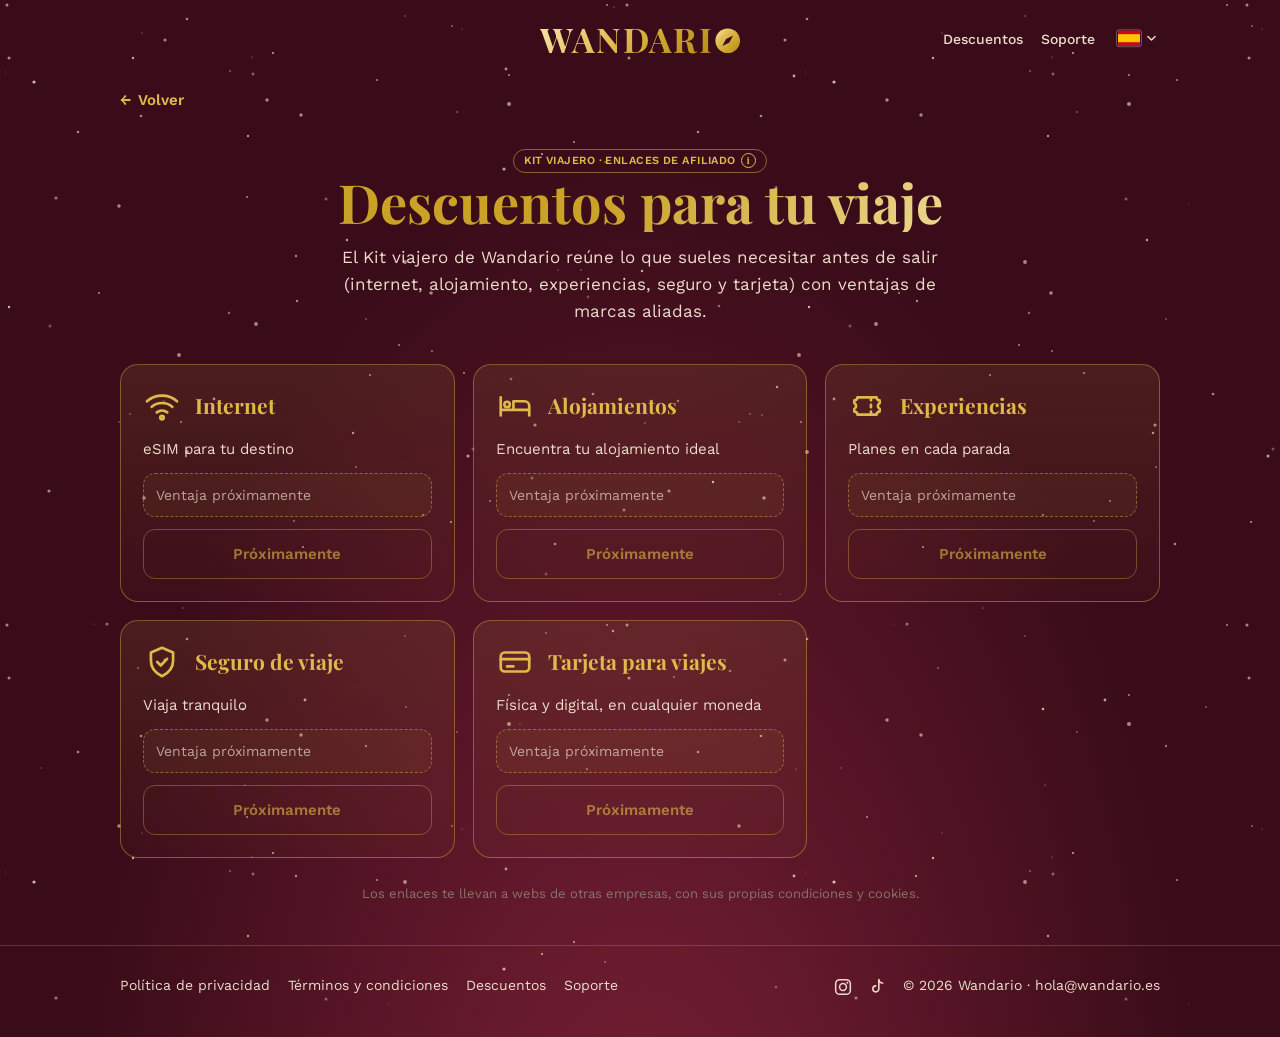
==== descuentos/index.html @ b7c6d2a2 "Web: marco del movil proporcional al tamano (fino y uniforme en movil y ordenador), sin linea blanca" ====
<!doctype html>
<html lang="es">
<head>
<meta charset="utf-8">
<meta name="viewport" content="width=device-width,initial-scale=1">
<title>Descuentos para tu viaje · Kit viajero · Wandario</title>
<meta name="description" content="Descuentos y ventajas de marcas aliadas para tu viaje: internet, alojamiento, experiencias, seguro de viaje y tarjeta para viajes. El Kit viajero de Wandario.">
<meta name="theme-color" content="#3a0c19">
<link rel="canonical" href="https://wandario.es/descuentos/">
<link rel="alternate" hreflang="es" href="https://wandario.es/descuentos/">
<link rel="alternate" hreflang="en" href="https://wandario.es/en/discounts/">
<link rel="alternate" hreflang="x-default" href="https://wandario.es/descuentos/">
<link rel="icon" href="/favicon.ico" sizes="any">
<link rel="icon" href="/favicon-32.png" type="image/png" sizes="32x32">
<link rel="icon" href="/favicon-48.png" type="image/png" sizes="48x48">
<link rel="icon" href="/favicon-96.png" type="image/png" sizes="96x96">
<link rel="apple-touch-icon" href="/apple-touch-icon.png">
<link rel="manifest" href="/site.webmanifest">
<meta property="og:type" content="website">
<meta property="og:locale" content="es_ES">
<meta property="og:title" content="Descuentos para tu viaje · Kit viajero · Wandario">
<meta property="og:description" content="Descuentos y ventajas de marcas aliadas para tu viaje: internet, alojamiento, experiencias, seguro de viaje y tarjeta para viajes. El Kit viajero de Wandario.">
<meta property="og:url" content="https://wandario.es/descuentos/">
<meta property="og:image" content="https://wandario.es/img/og-wandario.png?v=4">
<meta property="og:image:width" content="1200">
<meta property="og:image:height" content="630">
<meta name="twitter:card" content="summary_large_image">
<link rel="stylesheet" href="/css/style.css?v=11f3b00a">
<script>(function(){if('scrollRestoration' in history)history.scrollRestoration='manual';if(location.hash)return;var moved=false;['touchstart','wheel','keydown','mousedown'].forEach(function(e){addEventListener(e,function(){moved=true},{once:true,passive:true})});function top(){if(!moved)window.scrollTo(0,0)}top();addEventListener('load',function(){top();setTimeout(top,80);setTimeout(top,400);if(document.fonts&&document.fonts.ready)document.fonts.ready.then(top)});addEventListener('pageshow',top)})()</script>
<script>document.documentElement.className+=" js"</script>
</head>
<body class="stars">
<div class="twinkle" aria-hidden="true"></div>
<header class="top wrap">
  <a class="brand" href="/" aria-label="Wandario, inicio"><span class="word">WANDARI</span><span class="o" aria-hidden="true"><span class="face fa"><svg viewBox="0 0 62 62"><circle cx="31" cy="31" r="30" fill="url(#gdisc)"/><polygon points="44,18 26.9,26.9 18,44 35,35" fill="#3a0c19"/></svg></span><span class="face fb"><svg viewBox="0 0 62 62"><circle cx="31" cy="31" r="30" fill="url(#gdisc)"/><path transform="translate(31 31) scale(.95) translate(-31 -31)" d="M31 17l2.4 9.5 10.6 5.4v3l-10.6-2.4-.8 6.5 3.8 3v2.4L31 42.6l-4.4 1.8V42l3.8-3-.8-6.5L19 34.9v-3l10.6-5.4z" fill="#3a0c19"/></svg></span></span></a>
  <details class="mnav"><summary aria-label="Menú"><span></span><span></span><span></span></summary>
    <div class="mpanel"><a href="/descuentos/">Descuentos</a><a href="/soporte/">Soporte</a><a href="/privacidad/">Política de privacidad</a><a href="/terminos/">Términos y condiciones</a></div>
  </details>
  <nav>
    <a class="sup" href="/descuentos/">Descuentos</a>
    <a class="sup" href="/soporte/">Soporte</a>
    <details class="lang"><summary aria-label="Idioma / Language"><span class="flag"><svg viewBox="0 0 22 16" aria-hidden="true"><rect width="22" height="16" fill="#c60b1e"/><rect y="4" width="22" height="8" fill="#ffc400"/></svg></span><svg class="chev" viewBox="0 0 10 6" aria-hidden="true"><path d="M1 1l4 4 4-4" fill="none" stroke="currentColor" stroke-width="1.6" stroke-linecap="round" stroke-linejoin="round"/></svg></summary>
      <div class="menu">
        <a href="/descuentos/" hreflang="es" lang="es" aria-current="true"><span class="flag"><svg viewBox="0 0 22 16" aria-hidden="true"><rect width="22" height="16" fill="#c60b1e"/><rect y="4" width="22" height="8" fill="#ffc400"/></svg></span>Español<i class="tick">✓</i></a>
        <a href="/en/discounts/" hreflang="en" lang="en"><span class="flag"><svg viewBox="0 0 60 40" aria-hidden="true"><rect width="60" height="40" fill="#012169"/><path d="M0 0L60 40M60 0L0 40" stroke="#fff" stroke-width="8"/><path d="M0 0L60 40M60 0L0 40" stroke="#c8102e" stroke-width="3"/><path d="M30 0V40M0 20H60" stroke="#fff" stroke-width="13"/><path d="M30 0V40M0 20H60" stroke="#c8102e" stroke-width="8"/></svg></span>English</a>
      </div>
    </details>
  </nav>
</header>
<svg width="0" height="0" style="position:absolute" aria-hidden="true"><defs><linearGradient id="gdisc" x1="0" y1="0" x2="1" y2="1"><stop offset="0" stop-color="#f7e7b0"/><stop offset=".35" stop-color="#e2bb52"/><stop offset=".7" stop-color="#c9a227"/><stop offset="1" stop-color="#b48a1c"/></linearGradient></defs></svg>
<main>
  <div class="wrap">
    <a class="kit-back" href="/"><span aria-hidden="true">←</span> Volver</a>
    <div class="kit-hero">
      <details class="kit-ad kit-ad-top"><summary>Kit viajero · Enlaces de afiliado <i aria-hidden="true">i</i></summary><p>Contenido publicitario y de afiliación. Wandario recibe una comisión si contratas desde estos enlaces, sin coste extra para ti. Wandario no presta estos servicios: condiciones, precios y atención son los de cada marca.</p></details>
      <h1 class="gold shimmer">Descuentos para tu viaje</h1>
      <p>El Kit viajero de Wandario reúne lo que sueles necesitar antes de salir (internet, alojamiento, experiencias, seguro y tarjeta) con ventajas de marcas aliadas.</p>
    </div>
    <div class="kit-grid">
      <div class="kit-card reveal">
        <div class="kit-top"><svg class="ic" viewBox="0 0 24 24"><path d="M2.5 9a14.5 14.5 0 0119 0M5.5 12.5a10 10 0 0113 0M8.7 16a5.5 5.5 0 016.6 0"/><circle cx="12" cy="19.3" r="1.1"/></svg><div><h3>Internet</h3></div></div>
        <p class="kit-line">eSIM para tu destino</p>
        <div class="kit-perk">Ventaja próximamente</div>
        <span class="kit-btn off" aria-disabled="true">Próximamente</span>
      </div>
      <div class="kit-card reveal">
        <div class="kit-top"><svg class="ic" viewBox="0 0 24 24"><path d="M3 18V6.5M3 14.5h18V18M21 14.5V12a3 3 0 00-3-3h-7v5.5"/><circle cx="7" cy="11" r="1.7"/></svg><div><h3>Alojamientos</h3></div></div>
        <p class="kit-line">Encuentra tu alojamiento ideal</p>
        <div class="kit-perk">Ventaja próximamente</div>
        <span class="kit-btn off" aria-disabled="true">Próximamente</span>
      </div>
      <div class="kit-card reveal">
        <div class="kit-top"><svg class="ic" viewBox="0 0 24 24"><path d="M4 8.5a2 2 0 002-2h12a2 2 0 002 2v1.7a2 2 0 000 3.6v1.7a2 2 0 00-2 2H6a2 2 0 00-2-2v-1.7a2 2 0 000-3.6V8.5z"/><path d="M14.5 6.8v1.6M14.5 11.2v1.6M14.5 15.6v1.6"/></svg><div><h3>Experiencias</h3></div></div>
        <p class="kit-line">Planes en cada parada</p>
        <div class="kit-perk">Ventaja próximamente</div>
        <span class="kit-btn off" aria-disabled="true">Próximamente</span>
      </div>
      <div class="kit-card reveal">
        <div class="kit-top"><svg class="ic" viewBox="0 0 24 24"><path d="M12 3l7 3v5.2c0 4.4-3 7.8-7 9.8-4-2-7-5.4-7-9.8V6l7-3z"/><path d="M9 12l2.2 2.2L15.2 10"/></svg><div><h3>Seguro de viaje</h3></div></div>
        <p class="kit-line">Viaja tranquilo</p>
        <div class="kit-perk">Ventaja próximamente</div>
        <span class="kit-btn off" aria-disabled="true">Próximamente</span>
      </div>
      <div class="kit-card reveal">
        <div class="kit-top"><svg class="ic" viewBox="0 0 24 24"><rect x="3" y="6" width="18" height="12" rx="2.5"/><path d="M3 10.2h18M7 14.8h4"/></svg><div><h3>Tarjeta para viajes</h3></div></div>
        <p class="kit-line">Física y digital, en cualquier moneda</p>
        <div class="kit-perk">Ventaja próximamente</div>
        <span class="kit-btn off" aria-disabled="true">Próximamente</span>
      </div>
    </div>
    <p class="kit-note">Los enlaces te llevan a webs de otras empresas, con sus propias condiciones y cookies.</p>
  </div>
</main>
<footer>
  <div class="wrap row">
    <div><a href="/privacidad/">Política de privacidad</a><a href="/terminos/">Términos y condiciones</a><a href="/descuentos/">Descuentos</a><a href="/soporte/">Soporte</a></div>
    <div><span class="social"><a href="https://www.instagram.com/wandarioapp/" target="_blank" rel="noopener" aria-label="Instagram @wandarioapp"><svg viewBox="0 0 24 24" aria-hidden="true"><rect x="3.2" y="3.2" width="17.6" height="17.6" rx="5" fill="none" stroke="currentColor" stroke-width="1.8"/><circle cx="12" cy="12" r="4.1" fill="none" stroke="currentColor" stroke-width="1.8"/><circle cx="17.2" cy="6.8" r="1.2" fill="currentColor"/></svg></a><a href="https://www.tiktok.com/@wandarioapp" target="_blank" rel="noopener" aria-label="TikTok @wandarioapp"><svg viewBox="0 0 24 24" aria-hidden="true"><path d="M14.2 3v11.2a3.6 3.6 0 11-3.6-3.6M14.2 3c.3 2.4 1.9 4.1 4.5 4.3" fill="none" stroke="currentColor" stroke-width="1.9" stroke-linecap="round" stroke-linejoin="round"/></svg></a></span>© 2026 Wandario<span class="fe"> · <a href="mailto:hola@wandario.es" style="margin:0">hola@wandario.es</a></span></div>
  </div>
</footer>
<script>
(function(){var els=document.querySelectorAll('.reveal');if(!('IntersectionObserver' in window)){els.forEach(function(e){e.classList.add('in')});return}
els.forEach(function(e){var sib=Array.prototype.indexOf.call(e.parentNode.children,e);e.style.transitionDelay=((sib%3)*0.12)+'s'});
var io=new IntersectionObserver(function(en){en.forEach(function(x){if(x.isIntersecting){x.target.classList.add('in');io.unobserve(x.target)}})},{threshold:0.15});
els.forEach(function(e){io.observe(e)})})();
</script>
<script>document.addEventListener('click',function(e){document.querySelectorAll('details.lang[open],details.mnav[open]').forEach(function(d){if(!d.contains(e.target))d.removeAttribute('open')})});document.querySelectorAll('a.back').forEach(function(a){a.addEventListener('click',function(e){try{if(document.referrer&&new URL(document.referrer).origin===location.origin&&history.length>1){e.preventDefault();history.back()}}catch(x){}})})</script>
</body>
</html>
---- css/style.css ----
@font-face{font-family:'Playfair Display';src:url('/fonts/PlayfairDisplay-700.ttf') format('truetype');font-weight:700;font-display:swap}
@font-face{font-family:'Work Sans';src:url('/fonts/WorkSans-400.ttf') format('truetype');font-weight:400;font-display:swap}
@font-face{font-family:'Work Sans';src:url('/fonts/WorkSans-500.ttf') format('truetype');font-weight:500;font-display:swap}
@font-face{font-family:'Work Sans';src:url('/fonts/WorkSans-600.ttf') format('truetype');font-weight:600;font-display:swap}
:root{--night:#3a0c19;--burgundy:#6d1a2e;--gold:#e0b94a;--gold-deep:#c9a227;--cream:#f6efe2;--ink:#2a1512;--soft:#ecdccb;--muted:#8a7367}
*{box-sizing:border-box;margin:0;padding:0}
html{scroll-behavior:auto;overflow-anchor:none}
body{overflow-anchor:none}
body{font-family:'Work Sans',system-ui,sans-serif;color:var(--cream);background:var(--night);line-height:1.6;-webkit-font-smoothing:antialiased}
a{color:inherit}
.stars{background-color:var(--night);background-image:url("data:image/svg+xml,%3Csvg xmlns='http://www.w3.org/2000/svg' width='800' height='800'%3E<circle cx='520' cy='724' r='0.8' fill='%23fff3cf' opacity='0.31'/><circle cx='183' cy='608' r='0.7' fill='%23fff3cf' opacity='0.43'/><circle cx='642' cy='271' r='1.2' fill='%23fff3cf' opacity='0.71'/><circle cx='762' cy='415' r='0.8' fill='%23fff3cf' opacity='0.50'/><circle cx='356' cy='467' r='0.8' fill='%23fff3cf' opacity='0.70'/><circle cx='94' cy='624' r='0.5' fill='%23fff3cf' opacity='0.42'/><circle cx='353' cy='433' r='1.2' fill='%23fff3cf' opacity='0.61'/><circle cx='588' cy='297' r='1.4' fill='%23fff3cf' opacity='0.27'/><circle cx='50' cy='326' r='1.5' fill='%23fff3cf' opacity='0.30'/><circle cx='624' cy='510' r='1.4' fill='%23fff3cf' opacity='0.46'/><circle cx='613' cy='631' r='1.2' fill='%23fff3cf' opacity='0.62'/><circle cx='243' cy='709' r='1.3' fill='%23fff3cf' opacity='0.70'/><circle cx='511' cy='379' r='1.3' fill='%23fff3cf' opacity='0.40'/><circle cx='164' cy='401' r='0.7' fill='%23fff3cf' opacity='0.46'/><circle cx='406' cy='707' r='1.0' fill='%23fff3cf' opacity='0.35'/><circle cx='546' cy='574' r='1.5' fill='%23fff3cf' opacity='0.27'/><circle cx='574' cy='142' r='0.9' fill='%23fff3cf' opacity='0.70'/><circle cx='273' cy='53' r='1.0' fill='%23fff3cf' opacity='0.71'/><circle cx='462' cy='29' r='0.6' fill='%23fff3cf' opacity='0.42'/><circle cx='777' cy='387' r='1.2' fill='%23fff3cf' opacity='0.62'/><circle cx='377' cy='80' r='1.1' fill='%23fff3cf' opacity='0.50'/><circle cx='794' cy='76' r='1.4' fill='%23fff3cf' opacity='0.67'/><circle cx='506' cy='69' r='1.4' fill='%23fff3cf' opacity='0.59'/><circle cx='451' cy='522' r='1.0' fill='%23fff3cf' opacity='0.64'/><circle cx='473' cy='449' r='1.5' fill='%23fff3cf' opacity='0.30'/><circle cx='294' cy='521' r='1.1' fill='%23fff3cf' opacity='0.40'/><circle cx='229' cy='313' r='1.3' fill='%23fff3cf' opacity='0.39'/><circle cx='34' cy='82' r='1.6' fill='%23fff3cf' opacity='0.75'/><circle cx='674' cy='677' r='1.0' fill='%23fff3cf' opacity='0.45'/><circle cx='245' cy='785' r='0.6' fill='%23fff3cf' opacity='0.67'/><circle cx='9' cy='307' r='1.2' fill='%23fff3cf' opacity='0.76'/><circle cx='581' cy='270' r='0.7' fill='%23fff3cf' opacity='0.53'/><circle cx='230' cy='71' r='0.7' fill='%23fff3cf' opacity='0.75'/><circle cx='133' cy='58' r='1.2' fill='%23fff3cf' opacity='0.69'/><circle cx='546' cy='633' r='0.9' fill='%23fff3cf' opacity='0.47'/><circle cx='719' cy='306' r='1.2' fill='%23fff3cf' opacity='0.44'/><circle cx='138' cy='668' r='1.1' fill='%23fff3cf' opacity='0.35'/><circle cx='305' cy='700' r='1.4' fill='%23fff3cf' opacity='0.64'/><circle cx='645' cy='423' r='0.7' fill='%23fff3cf' opacity='0.65'/><circle cx='558' cy='270' r='0.6' fill='%23fff3cf' opacity='0.66'/><circle cx='389' cy='204' r='0.6' fill='%23fff3cf' opacity='0.29'/><circle cx='542' cy='154' r='1.1' fill='%23fff3cf' opacity='0.67'/><circle cx='326' cy='199' r='1.5' fill='%23fff3cf' opacity='0.35'/><circle cx='532' cy='478' r='1.5' fill='%23fff3cf' opacity='0.35'/><circle cx='142' cy='33' r='0.8' fill='%23fff3cf' opacity='0.30'/><circle cx='776' cy='187' r='1.3' fill='%23fff3cf' opacity='0.32'/><circle cx='468' cy='456' r='1.5' fill='%23fff3cf' opacity='0.64'/><circle cx='780' cy='594' r='0.5' fill='%23fff3cf' opacity='0.46'/><circle cx='41' cy='768' r='0.7' fill='%23fff3cf' opacity='0.39'/><circle cx='730' cy='671' r='1.3' fill='%23fff3cf' opacity='0.42'/><circle cx='587' cy='769' r='1.1' fill='%23fff3cf' opacity='0.41'/><circle cx='253' cy='74' r='1.5' fill='%23fff3cf' opacity='0.37'/><circle cx='252' cy='57' r='0.6' fill='%23fff3cf' opacity='0.60'/><circle cx='99' cy='293' r='1.1' fill='%23fff3cf' opacity='0.53'/><circle cx='347' cy='240' r='1.2' fill='%23fff3cf' opacity='0.65'/><circle cx='366' cy='746' r='1.2' fill='%23fff3cf' opacity='0.46'/><circle cx='647' cy='498' r='1.1' fill='%23fff3cf' opacity='0.63'/><circle cx='56' cy='198' r='1.6' fill='%23fff3cf' opacity='0.47'/><circle cx='5' cy='72' r='0.5' fill='%23fff3cf' opacity='0.36'/><circle cx='366' cy='319' r='0.8' fill='%23fff3cf' opacity='0.52'/><circle cx='713' cy='482' r='1.2' fill='%23fff3cf' opacity='0.77'/><circle cx='504' cy='169' r='1.6' fill='%23fff3cf' opacity='0.67'/><circle cx='588' cy='287' r='1.0' fill='%23fff3cf' opacity='0.58'/><circle cx='452' cy='26' r='0.7' fill='%23fff3cf' opacity='0.80'/><circle cx='796' cy='769' r='0.6' fill='%23fff3cf' opacity='0.65'/><circle cx='248' cy='136' r='1.2' fill='%23fff3cf' opacity='0.61'/><circle cx='605' cy='162' r='1.0' fill='%23fff3cf' opacity='0.38'/><circle cx='614' cy='7' r='0.5' fill='%23fff3cf' opacity='0.68'/><circle cx='678' cy='401' r='1.2' fill='%23fff3cf' opacity='0.44'/><circle cx='107' cy='624' r='1.5' fill='%23fff3cf' opacity='0.43'/>%3C/svg%3E"),radial-gradient(ellipse at 50% 120%,#7a2036,#3a0c19 62%)}
.wrap{max-width:1080px;margin:0 auto;padding:0 20px}
header.top{position:relative;display:flex;align-items:center;justify-content:center;padding:22px 20px}
.brand{display:inline-block;white-space:nowrap;text-decoration:none;font-family:'Playfair Display',Georgia,serif;font-weight:700;font-size:clamp(26px,5vw,34px);line-height:1;letter-spacing:.05em}
.brand .word{background:linear-gradient(135deg,#f7e7b0,#e2bb52 45%,#c9a227 70%,#b48a1c);-webkit-background-clip:text;background-clip:text;color:transparent}
/* Medidas reales de la O de Playfair 700: 0,75em de alto, de 0,73em sobre la base a 0,02em bajo ella */
.brand .o{position:relative;display:inline-block;width:.75em;height:.75em;margin-left:.04em;vertical-align:-.02em;transform-style:preserve-3d;animation:oflip 4.5s ease-in-out infinite}
.brand .face{position:absolute;inset:0;backface-visibility:hidden;-webkit-backface-visibility:hidden}
.brand .face svg{display:block;width:100%;height:100%}
.brand .fb{transform:rotateY(180deg)}
@keyframes oflip{0%,38%{transform:rotateY(0)}50%,88%{transform:rotateY(180deg)}100%{transform:rotateY(360deg)}}
header.top nav{position:absolute;right:20px;top:50%;transform:translateY(-50%);display:flex;align-items:center;gap:18px}
.lang{position:relative}
.lang summary{list-style:none;cursor:pointer;display:inline-flex;align-items:center;gap:6px;color:var(--soft);padding:6px 4px}
.lang summary::-webkit-details-marker{display:none}
.lang .flag{display:inline-block;width:24px;height:16px;border-radius:3px;overflow:hidden;box-shadow:0 0 0 1px rgba(255,255,255,.28)}
.lang .flag svg{display:block;width:100%;height:100%}
.lang .chev{width:9px;height:6px}
.lang .menu{position:absolute;right:0;top:calc(100% + 8px);min-width:156px;background:#2a0812;border:1px solid rgba(224,185,74,.5);border-radius:12px;padding:6px;box-shadow:0 14px 30px rgba(0,0,0,.45);z-index:30}
.lang .menu a{display:flex;align-items:center;gap:10px;padding:9px 10px;border-radius:8px;color:var(--cream);text-decoration:none;font-size:14px;margin:0}
.lang .menu a:hover{background:rgba(224,185,74,.14);color:var(--gold)}
.lang .tick{margin-left:auto;color:var(--gold);font-style:normal}
.doc .lang .menu a{color:var(--cream)}
.doc .lang .menu a:hover{color:var(--gold)}
header.top nav a{color:var(--soft);text-decoration:none;font-size:14px;font-weight:500}
header.top nav a:hover{color:var(--gold)}
h1,h2,h3{font-family:'Playfair Display',Georgia,serif;font-weight:700;line-height:1.15}
.gold{background:linear-gradient(135deg,#f7e7b0,#e2bb52 45%,#c9a227 70%,#b48a1c);-webkit-background-clip:text;background-clip:text;color:transparent}
.hero{display:grid;gap:36px;align-items:center;padding:30px 20px 70px}
.hero h1{font-size:clamp(34px,6vw,54px);margin-bottom:16px}
.hero p.lead{font-size:clamp(17px,2.4vw,20px);color:var(--soft);max-width:520px}
.badges{display:flex;flex-wrap:wrap;gap:10px;margin-top:26px}
.badge{display:inline-flex;align-items:center;gap:8px;border:1.5px solid rgba(224,185,74,.6);border-radius:12px;padding:10px 16px;font-size:14px;font-weight:600;color:var(--gold);background:rgba(224,185,74,.07)}
.soon{margin-top:12px;font-size:13px;color:var(--soft);opacity:.85}
.phone{background:#1c0f12;border-radius:38px;padding:8px;box-shadow:0 22px 50px rgba(0,0,0,.5),0 0 0 1px rgba(224,185,74,.18);width:100%;max-width:270px}
.phone img{display:block;width:100%;height:auto;border-radius:30px}
.hero .phone{margin:0 auto;transform:rotate(3deg)}

.phone.hpf{container-type:inline-size}
.hero .phone.hpf{max-width:35em}
.hp{width:100%;aspect-ratio:272/582;position:relative;overflow:hidden;border-radius:3em;background:linear-gradient(#fffdf8 89.5%,#6d1a2e 89.5%);color:#4a1220;font-family:'Work Sans',system-ui,sans-serif;font-size:10px;font-size:calc(100cqw / 27.2);line-height:1.2;text-align:left}
.hp *{box-sizing:border-box;margin:0}
.hp-status{position:absolute;top:0;left:0;right:0;height:3.091em;display:flex;justify-content:space-between;align-items:center;padding:0.545em 2em 0;font-size:1.1em;font-weight:600;z-index:3}
.hp-notch{width:7em;height:2em;background:#000;border-radius:1.2em;position:absolute;left:50%;top:0.7em;margin-left:-3.5em}
.hp-dash{position:absolute;top:4.4em;left:1.4em;right:1.4em;bottom:6.6em;display:flex;flex-direction:column;gap:0.9em}
.hp-hello .s{display:block;font-size:1.2em;color:#7a4a55}
.hp-hello .t{display:block;font-family:'Playfair Display',serif;font-weight:700;font-size:2.6em;line-height:1.05;color:#4a1220}
.hp-card{background:#fff;border:1px solid #ecd9d3;border-radius:1.6em;box-shadow:0 0.3em 1em rgba(74,18,32,.08)}
.hp-map{height:15em;position:relative;overflow:hidden}
.hp-map img{display:block;width:100%;height:100%;object-fit:cover;border-radius:0}
.hp-tag{position:absolute;left:0.727em;bottom:0.727em;background:#6d1a2e;color:#fff3cf;font-size:1.1em;font-weight:600;border-radius:0.818em;padding:0.364em 0.818em}
.hp-two{display:grid;grid-template-columns:1fr 1fr;gap:0.9em}
.hp-pc{padding:1em 1.2em}
.hp-pc .n{display:block;font-family:'Playfair Display',serif;font-weight:700;font-size:3.2em;color:#6d1a2e;line-height:1}
.hp-pc .l{display:block;font-size:1.15em;color:#7a4a55;margin-top:0.174em}
.hp-pc .k{display:flex;align-items:center;gap:0.4em;font-size:1em;letter-spacing:.1em;color:#b8902f;margin-top:0.5em;font-weight:600;text-transform:uppercase}
.hp-pc .k svg{width:1.3em;height:1.3em;flex:none}
.hp-trip{padding:1.1em 1.4em;display:flex;justify-content:space-between;align-items:center}
.hp-trip .s{display:block;font-size:1.1em;color:#7a4a55}
.hp-trip .t{display:block;font-family:'Playfair Display',serif;font-weight:700;font-size:1.6em;line-height:1.15;color:#4a1220}
.hp-ib{width:3.8em;height:3.8em;border-radius:1.2em;background:#f4e6c4;display:inline-flex;align-items:center;justify-content:center;flex:none}
.hp-ib svg{width:2.2em;height:2.2em}
.hp-fr{padding:1.1em 1.4em;display:flex;align-items:center}
.hp-av{width:2.667em;height:2.667em;min-width:2.667em;flex:none;border-radius:50%;background:#6d1a2e;color:#fff3cf;display:inline-flex;align-items:center;justify-content:center;font-size:1.2em;font-weight:600;font-style:normal;border:0.167em solid #fff;margin-right:-0.667em}
.hp-av.b{background:#b8902f}
.hp-av.c{background:#8a4a5e}
.hp-fr .t{display:block;margin-left:1.067em;font-family:'Playfair Display',serif;font-weight:700;font-size:1.5em;line-height:1.15;color:#4a1220}
.hp-tabs{position:absolute;bottom:-1px;left:0;right:0;height:5.9em;background:#6d1a2e;border-top:1px solid #8c2438;display:flex;justify-content:space-around;align-items:center;padding:0 0.4em 0.4em}
.hp-tab{display:flex;flex-direction:column;align-items:center;gap:0.286em;color:#dcc07a;font-size:1.05em;font-weight:500}
.hp-tab.on{color:#c9a227;font-weight:700}
.hp-tab svg{width:2.2em;height:2.2em}
.phone .hp-map .ring,.phone .hp-map .dot{left:49%;top:40.3%}
@media(max-width:520px){.hero .phone.hpf{max-width:300px}}.phone .hp-map .ring{width:52px;height:52px;margin:-26px 0 0 -26px;border:3px solid #6d1a2e}.phone .hp-map .dot{width:8px;height:8px;margin:-4px 0 0 -4px;background:rgba(109,26,46,.75);box-shadow:0 0 7px rgba(109,26,46,.3)}

.hp-light .hp-status{color:#fff3cf}
.hp-mapz{position:absolute;left:0;right:0;top:0;bottom:5.8em;overflow:hidden}
.hp-mapz img{position:absolute;left:0;top:0;width:100%;height:100%;display:block;border-radius:0}
.hp-lb{position:absolute;transform:translate(-50%,-50%);font-size:0.74em;font-weight:600;color:#3d2b2b;white-space:nowrap;line-height:1;text-shadow:0 0 0.27em #fff,0 0 0.27em #fff,0 0 0.405em #fff}
.hp-pill{position:absolute;left:1em;bottom:6em;display:flex;align-items:center;gap:0.583em;background:#fffdf8;border:1px solid #ecd9d3;border-radius:83.25em;padding:0.583em 1.25em 0.583em 0.75em;font-weight:700;font-size:1.2em;color:#6d1a2e;box-shadow:0 0.25em 0.833em rgba(74,18,32,.18);z-index:2}
.hp-pill svg{width:1.8em;height:1.8em;flex:none}
.hp-info{position:absolute;right:1.111em;bottom:7.778em;width:1.667em;height:1.667em;border-radius:50%;background:#fffdf8;border:1px solid #d9c2bd;font-size:0.9em;font-style:italic;font-weight:700;display:flex;align-items:center;justify-content:center;color:#6d1a2e;z-index:2}
.hp-pas{background:#f6efe2}
.hp-hd{position:absolute;top:0;left:0;right:0;background:#6d1a2e;z-index:2}
.hp-hd .ti{position:absolute;left:1.8em;font-family:'Playfair Display',serif;font-weight:700;color:#d9b04a}
.hp-pas .hp-hd{height:6.8em}
.hp-pas .ti{bottom:0.619em;font-size:2.1em}
.hp-share{position:absolute;right:1.4em;bottom:0.9em;width:3em;height:3em;border-radius:50%;border:1.5px solid #c9a227;background:rgba(201,162,39,.16);display:flex;align-items:center;justify-content:center}
.hp-share svg{width:1.5em;height:1.5em}
.hp-pband{position:absolute;top:6.8em;left:0;right:0;height:13em;overflow:hidden}
.hp-pband img{display:block;width:100%;height:100%;border-radius:0}
.hp-pbody{position:absolute;top:19.8em;left:0;right:0;bottom:5.8em;padding:1.4em 1.4em 0;overflow:hidden}
.hp-st{background:#fffdf8;border:1px solid #ecd9d3;border-radius:1.8em;padding:1.3em 1.2em 1em;box-shadow:0 0.3em 1em rgba(74,18,32,.07)}
.hp-st .row{display:flex;justify-content:space-around;align-items:flex-end;text-align:center}
.hp-st .n{display:block;font-family:'Playfair Display',serif;font-weight:700;font-size:2.8em;color:#6d1a2e;line-height:1}
.hp-st .n small{font-size:1.3em;opacity:.7;font-weight:400}
.hp-st .l{display:block;font-size:1.05em;color:#7a4a55;margin-top:0.286em}
.hp-bar{height:0.5em;border-radius:0.3em;background:#efe4cf;margin:1.1em 0.4em 0.6em;overflow:hidden}
.hp-bar i{display:block;height:100%;background:#6d1a2e;border-radius:0.3em}
.hp-st .nt{display:block;text-align:center;font-size:0.82em;color:#8a7367}
.hp-dots{display:flex;gap:0.4em;justify-content:center;margin:0.9em 0 0.2em}
.hp-dots i{width:0.5em;height:0.5em;border-radius:50%;background:#d9c2bd}
.hp-dots i:first-child{background:#6d1a2e}
.hp-sec{display:block;font-family:'Playfair Display',serif;font-weight:700;font-size:1.55em;color:#3a1018;margin:0.71em 0 0.387em}
.hp-rw{display:flex;align-items:center;gap:0.696em;background:#fffdf8;border:1px solid #ecd9d3;border-radius:1.217em;padding:0.783em 1.043em;font-size:1.15em;color:#3a1018}
.hp-rw .fl{width:2.2em;height:1.5em;border-radius:0.2em;flex:none;box-shadow:0 0 0 1px rgba(0,0,0,.12)}
.hp-rw .fls{display:flex;gap:0.2em;margin-right:0.6em}
.hp-rw .ch{margin-left:auto;color:#8a7367;font-size:1.5em;line-height:1}
.hp-rw .ib{width:2.4em;height:2.4em;border-radius:0.8em;background:#f4e6c4;display:inline-flex;align-items:center;justify-content:center}
.hp-rw .ib svg{width:1.4em;height:1.4em}
.hp-pu{background:#f6efe2}
.hp-pu .hp-hd{height:13.4em}
.hp-pu .bk{position:absolute;left:1.333em;top:3.81em;font-size:1.05em;color:#d9b04a;font-weight:500}
.hp-pu .ti{top:2.619em;font-size:2.1em}
.hp-pu .sb{position:absolute;left:1.957em;right:1.739em;top:9.13em;font-size:0.92em;line-height:1.3;color:#ecdccb}
.hp-pu .pg{position:absolute;left:2em;top:12.222em;font-size:0.9em;color:#ecdccb}
.hp-pu .tr{position:absolute;left:1.8em;right:1.6em;top:12.3em;height:0.4em;border-radius:0.2em;background:rgba(255,255,255,.16);overflow:hidden}
.hp-pu .tr i{display:block;height:100%;background:#d9b04a}
.hp-pz{position:absolute;left:0;right:0;top:13.4em;bottom:5.8em}
.hp-pz img{position:absolute;left:0;top:0;width:100%;height:100%;display:block;border-radius:0}
.hp-pz .hp-lb{font-size:0.68em;font-weight:600;color:#4a3a30;text-shadow:none}
.hp-pz .hp-lb.i{color:#5a463b}
.screens figure{width:100%;max-width:290px}
section{padding:64px 0}
section h2{font-size:clamp(26px,4vw,36px);text-align:center;margin-bottom:12px}
section .sub{text-align:center;color:var(--soft);max-width:560px;margin:0 auto 36px}
.cards{display:grid;gap:16px;grid-template-columns:repeat(auto-fit,minmax(250px,1fr))}
.card{border:1.5px solid rgba(224,185,74,.4);border-radius:18px;padding:22px;background:linear-gradient(180deg,rgba(224,185,74,.1),rgba(224,185,74,.02))}
.card svg{width:34px;height:34px;stroke:var(--gold);fill:none;stroke-width:1.7;stroke-linecap:round;stroke-linejoin:round;margin-bottom:12px}
.card h3{font-size:20px;margin-bottom:6px;color:var(--gold)}
.card p{color:var(--soft);font-size:15px}
.screens{display:grid;gap:30px;grid-template-columns:repeat(auto-fit,minmax(220px,1fr));justify-items:center}
.screens figure{text-align:center;max-width:260px}
.screens figcaption{margin-top:14px;color:var(--soft);font-size:14px}
.pro{border:1.5px solid rgba(224,185,74,.6);border-radius:24px;padding:40px 26px;text-align:center;background:linear-gradient(180deg,rgba(224,185,74,.14),rgba(224,185,74,.03))}
.pro ul{list-style:none;display:flex;flex-wrap:wrap;gap:10px;justify-content:center;margin:20px 0 6px}
.pro li{border:1px solid rgba(224,185,74,.45);border-radius:999px;padding:7px 15px;font-size:14px;color:var(--soft)}
footer{border-top:1px solid rgba(224,185,74,.25);padding:28px 0 40px;color:var(--soft);font-size:14px}
footer .row{display:flex;flex-wrap:wrap;gap:12px 24px;justify-content:space-between;align-items:center}
footer a{text-decoration:none;margin-right:18px}
footer a:hover{color:var(--gold)}
/* páginas de texto */
.doc{background:var(--cream);color:var(--ink)}
.doc{display:flex;flex-direction:column;min-height:100vh}
.doc header.top{background:var(--burgundy);max-width:none;margin:0;padding:16px max(20px,calc((100% - 1080px)/2))}
.doc header.top nav a{color:#e0b94a}
.doc header.top nav{right:max(20px,calc((100% - 1080px)/2))}
.doc main{max-width:760px;width:100%;flex:1;margin:0 auto;padding:44px 20px 70px}
.doc .back{display:inline-flex;align-items:center;gap:7px;font-size:15px;font-weight:600;text-decoration:none;color:var(--burgundy);margin-bottom:18px;padding:4px 0}
.doc .back:hover{color:#8a2740;text-decoration:underline}
.doc h1{font-size:clamp(28px,5vw,40px);color:var(--burgundy);margin-bottom:6px}
.doc .updated{color:var(--muted);font-size:14px;margin-bottom:30px}
.doc h2{font-size:20px;color:var(--burgundy);margin:28px 0 8px;text-align:left}
.doc p,.doc li{font-size:16px;margin-bottom:10px}
.doc a{color:var(--burgundy);font-weight:500}
.doc main details{background:#fffdf8;border:1px solid rgba(109,26,46,.15);border-radius:14px;padding:14px 18px;margin-bottom:10px}
.doc main summary{font-weight:600;cursor:pointer;color:var(--burgundy)}
.doc main details p{margin:10px 0 2px}
.doc footer{background:var(--night);color:var(--soft)}
.doc footer a{color:var(--soft);font-weight:400}
.doc footer a:hover{color:var(--gold)}
.contact{display:inline-block;margin-top:6px;background:var(--burgundy);color:#e0b94a!important;text-decoration:none;border-radius:12px;padding:12px 22px;font-weight:600}
.dl{border:1.5px solid rgba(224,185,74,.5);border-radius:24px;padding:42px 24px;text-align:center;background:linear-gradient(180deg,rgba(224,185,74,.12),rgba(224,185,74,.02))}
.stores{display:flex;flex-wrap:wrap;gap:24px;justify-content:center;margin-top:22px}
.store{display:flex;flex-direction:column;align-items:center;gap:12px}
.store .btn{display:inline-flex;align-items:center;gap:10px;border-radius:14px;padding:12px 22px;font-weight:600;font-size:15px;text-decoration:none;border:1.5px solid rgba(224,185,74,.6);color:var(--gold);background:rgba(224,185,74,.07)}
.store .btn.live{background:var(--gold-deep);color:#3d2c00;border-color:var(--gold-deep)}
.store .qr{width:168px;height:168px;border-radius:14px;overflow:hidden;background:var(--cream);padding:6px}
.store .qr svg{width:100%;height:100%;display:block}
.store small{color:var(--soft);font-size:13px}
.twinkle{position:fixed;inset:0;z-index:0;pointer-events:none;background-image:url("data:image/svg+xml,%3Csvg xmlns='http://www.w3.org/2000/svg' width='620' height='620'%3E<circle cx='49' cy='491' r='1.6' fill='%23fff3cf'/><circle cx='370' cy='375' r='1.0' fill='%23fff3cf'/><circle cx='431' cy='293' r='1.8' fill='%23fff3cf'/><circle cx='490' cy='501' r='0.9' fill='%23fff3cf'/><circle cx='187' cy='19' r='1.3' fill='%23fff3cf'/><circle cx='399' cy='345' r='1.0' fill='%23fff3cf'/><circle cx='144' cy='498' r='1.8' fill='%23fff3cf'/><circle cx='301' cy='115' r='1.7' fill='%23fff3cf'/><circle cx='509' cy='75' r='1.1' fill='%23fff3cf'/><circle cx='405' cy='16' r='0.7' fill='%23fff3cf'/><circle cx='247' cy='197' r='1.0' fill='%23fff3cf'/><circle cx='296' cy='256' r='1.2' fill='%23fff3cf'/><circle cx='187' cy='452' r='1.9' fill='%23fff3cf'/><circle cx='181' cy='422' r='1.0' fill='%23fff3cf'/><circle cx='535' cy='425' r='1.6' fill='%23fff3cf'/><circle cx='267' cy='100' r='1.7' fill='%23fff3cf'/><circle cx='256' cy='324' r='1.9' fill='%23fff3cf'/><circle cx='141' cy='116' r='1.3' fill='%23fff3cf'/><circle cx='179' cy='355' r='1.9' fill='%23fff3cf'/><circle cx='9' cy='58' r='1.5' fill='%23fff3cf'/><circle cx='509' cy='104' r='2.0' fill='%23fff3cf'/><circle cx='78' cy='132' r='1.3' fill='%23fff3cf'/><circle cx='214' cy='399' r='1.4' fill='%23fff3cf'/><circle cx='555' cy='544' r='1.3' fill='%23fff3cf'/><circle cx='119' cy='206' r='1.7' fill='%23fff3cf'/><circle cx='405' cy='262' r='1.9' fill='%23fff3cf'/><circle cx='432' cy='351' r='0.9' fill='%23fff3cf'/><circle cx='457' cy='112' r='0.8' fill='%23fff3cf'/><circle cx='119' cy='422' r='0.7' fill='%23fff3cf'/><circle cx='297' cy='301' r='1.2' fill='%23fff3cf'/><circle cx='7' cy='5' r='1.5' fill='%23fff3cf'/><circle cx='130' cy='414' r='0.8' fill='%23fff3cf'/><circle cx='303' cy='547' r='1.1' fill='%23fff3cf'/><circle cx='165' cy='40' r='1.5' fill='%23fff3cf'/><circle cx='593' cy='394' r='1.3' fill='%23fff3cf'/><circle cx='607' cy='5' r='1.0' fill='%23fff3cf'/><circle cx='464' cy='373' r='1.1' fill='%23fff3cf'/><circle cx='423' cy='515' r='1.0' fill='%23fff3cf'/>%3C/svg%3E");background-size:620px 620px;opacity:.55;animation:twinkle 6s ease-in-out infinite alternate}
main,header.top,footer{position:relative;z-index:1}
header.top{z-index:40}
@keyframes twinkle{0%{opacity:.15}100%{opacity:.75}}
.shimmer{background:linear-gradient(110deg,#c9a227 18%,#fff3c4 38%,#e2bb52 50%,#c9a227 68%);background-size:260% 100%;-webkit-background-clip:text;background-clip:text;color:transparent;animation:shimmer 8s ease-in-out infinite}
@keyframes shimmer{0%,35%{background-position:115% 0}100%{background-position:-60% 0}}
.hero-art{position:relative;display:grid;place-items:center;padding:30px 0 56px}
.halo{position:absolute;width:min(440px,100%);aspect-ratio:1;border-radius:50%;background:radial-gradient(circle,rgba(224,185,74,.30),rgba(224,185,74,0) 66%);animation:halo 5.5s ease-in-out infinite}
@keyframes halo{0%,100%{transform:scale(.92);opacity:.7}50%{transform:scale(1.08);opacity:1}}
.hero .phone.float{position:relative;animation:levitate 6.5s ease-in-out infinite}
@keyframes levitate{0%,100%{transform:translateY(0) rotate(3deg)}50%{transform:translateY(-18px) rotate(1.2deg)}}
.ground{position:absolute;bottom:14px;width:46%;max-width:150px;height:18px;border-radius:50%;background:radial-gradient(ellipse,rgba(0,0,0,.5),transparent 70%);animation:ground 6.5s ease-in-out infinite}
@keyframes ground{0%,100%{transform:scale(1);opacity:.65}50%{transform:scale(.72);opacity:.3}}
.phone .ring{position:absolute;left:38%;top:40%;width:42px;height:42px;margin:-21px 0 0 -21px;border:2px solid #fff3cf;border-radius:50%;pointer-events:none;opacity:0;animation:tap 3.2s ease-out infinite 1s}
.phone .dot{position:absolute;left:38%;top:40%;width:8px;height:8px;margin:-4px 0 0 -4px;border-radius:50%;background:#fff3cf;pointer-events:none;box-shadow:0 0 8px rgba(255,243,207,.9);animation:tapdot 3.2s ease-out infinite 1s;opacity:0}
@keyframes tap{0%{transform:scale(.3);opacity:.95}70%{opacity:.25}100%{transform:scale(1.9);opacity:0}}
@keyframes tapdot{0%,8%{opacity:0}15%,60%{opacity:1}100%{opacity:0}}
.js .reveal{opacity:0;transform:translateY(24px);transition:opacity .8s ease,transform .8s ease}
.js .reveal.in{opacity:1;transform:none}
.card{transition:transform .3s ease,border-color .3s ease,box-shadow .3s ease}
.card:hover{transform:translateY(-5px);border-color:rgba(224,185,74,.85);box-shadow:0 12px 30px rgba(0,0,0,.35),0 0 22px rgba(224,185,74,.18)}
.js .card.reveal.in:hover{transform:translateY(-5px)}
.screens .phone{transition:transform .4s ease}
.screens .phone:hover{transform:translateY(-8px) rotate(-1deg)}
.badge{transition:background .25s ease,transform .25s ease}
a.badge:hover{background:rgba(224,185,74,.18);transform:translateY(-2px)}
header.top{z-index:5}
.mnav{display:none}
@media(max-width:520px){
.mnav{display:block;position:absolute;left:6px;top:50%;transform:translateY(-50%)}
.mnav summary{list-style:none;width:44px;height:44px;display:flex;flex-direction:column;justify-content:center;align-items:center;gap:5px;cursor:pointer;-webkit-tap-highlight-color:transparent}
.mnav summary::-webkit-details-marker{display:none}
.mnav summary span{display:block;width:22px;height:2.5px;border-radius:2px;background:linear-gradient(90deg,#f7e7b0,#c9a227);transition:transform .2s ease,opacity .2s ease}
.mnav[open] summary span:nth-child(1){transform:translateY(7.5px) rotate(45deg)}
.mnav[open] summary span:nth-child(2){opacity:0}
.mnav[open] summary span:nth-child(3){transform:translateY(-7.5px) rotate(-45deg)}
.mpanel{position:absolute;left:6px;top:calc(100% + 2px);min-width:0;background:rgba(58,12,25,.78);-webkit-backdrop-filter:blur(2px);backdrop-filter:blur(2px);border:1.5px solid rgba(224,185,74,.55);border-radius:12px;padding:5px;box-shadow:0 14px 34px rgba(0,0,0,.55);display:flex;flex-direction:column}
.mpanel a,.doc header.top .mpanel a{padding:7px 12px;border-radius:8px;color:var(--cream);text-decoration:none;font-size:12.5px;font-weight:500;white-space:nowrap;margin:0}
.mpanel a:hover,.doc header.top .mpanel a:hover{background:rgba(224,185,74,.14);color:var(--gold)}
}
.social{display:inline-flex;gap:14px;margin-right:16px;vertical-align:middle}
.social a{display:inline-flex;width:20px;height:20px;color:var(--soft);margin:0!important;transition:color .2s ease,transform .2s ease}
.social a:hover{color:var(--gold);transform:translateY(-1px)}
.social svg{width:100%;height:100%}
.phone.phone.hpf{padding:0;border-radius:0;background:transparent;box-shadow:none}
.phone.hpf .hp{border-radius:2.4em;box-shadow:0 0 0 .6em #1c0f12,0 0 0 calc(.6em + 1px) rgba(224,185,74,.16),0 1.8em 3.8em rgba(0,0,0,.5)}
@media(min-width:701px){.hero .phone.phone.hpf{max-width:336px}}
.kit-back{display:inline-flex;align-items:center;gap:7px;font-size:15px;font-weight:600;text-decoration:none;color:var(--gold);padding:10px 0}
.kit-back:hover{text-decoration:underline}
.kit-hero{text-align:center;padding:14px 0 4px}
.kit-eyebrow{display:inline-block;color:var(--gold);border:1px solid rgba(224,185,74,.55);border-radius:999px;padding:3px 14px;font-size:13px!important;font-weight:600;letter-spacing:.08em;text-transform:uppercase;margin:0 0 14px!important}
.kit-ad-top{margin:0 auto 14px}
.kit-ad-top summary i{text-transform:none;font-weight:700}
.kit-ad-top summary{text-transform:uppercase;letter-spacing:.08em;font-size:13px;padding:3px 14px}
.kit-hero h1{font-size:clamp(34px,6vw,54px);line-height:1.1}
.kit-hero p{color:var(--soft);max-width:600px;margin:12px auto 0;font-size:17px}
.kit-ad{max-width:780px;margin:10px auto 0;text-align:center}
.kit-ad summary{list-style:none;display:inline-flex;align-items:center;gap:5px;cursor:pointer;color:var(--gold);border:1px solid rgba(224,185,74,.5);border-radius:999px;padding:2px 10px;font-size:11px;font-weight:600;letter-spacing:.04em}
.kit-ad summary::-webkit-details-marker{display:none}
.kit-ad summary i{display:inline-flex;align-items:center;justify-content:center;width:15px;height:15px;border:1.3px solid currentColor;border-radius:50%;font-style:normal;font-size:10px;font-family:Georgia,serif;line-height:1}
.kit-ad summary:hover{background:rgba(224,185,74,.12)}
.kit-ad p{margin:10px auto 0;font-size:14px;color:var(--soft);line-height:1.5;border:1px dashed rgba(224,185,74,.5);border-radius:12px;padding:12px 16px;text-align:center}
.kit-grid{display:grid;gap:18px;grid-template-columns:repeat(auto-fit,minmax(300px,1fr));margin-top:34px}
.kit-card{display:flex;flex-direction:column;gap:12px;border:1.5px solid rgba(224,185,74,.4);border-radius:18px;padding:22px;background:linear-gradient(180deg,rgba(224,185,74,.1),rgba(224,185,74,.02))}
.kit-top{display:flex;align-items:center;gap:14px}
.kit-card .ic{flex:none;width:38px;height:38px;stroke:var(--gold);fill:none;stroke-width:1.7;stroke-linecap:round;stroke-linejoin:round}
.kit-card h3{font-size:21px;color:var(--gold);line-height:1.2}
.kit-brand{color:var(--muted);font-size:13px;margin-top:2px}
.kit-line{color:var(--soft);font-size:15px}
.kit-perk{border:1px dashed rgba(224,185,74,.45);border-radius:12px;padding:10px 12px;font-size:14px;color:rgba(236,220,203,.7);background:rgba(224,185,74,.05)}
.kit-perk .ps{display:none}
.kit-perk.live{border-style:solid;border-color:rgba(224,185,74,.85);color:#f6e7ba;background:rgba(224,185,74,.12);font-weight:600}
.kit-btn{margin-top:auto;display:inline-flex;justify-content:center;align-items:center;gap:8px;border-radius:12px;padding:12px 18px;font-weight:600;font-size:15px;text-decoration:none;background:var(--gold-deep);color:#3d2c00;border:1.5px solid var(--gold-deep);transition:transform .25s ease,box-shadow .25s ease}
a.kit-btn:hover{transform:translateY(-2px);box-shadow:0 8px 22px rgba(0,0,0,.35)}
.kit-btn.off{background:transparent;border-color:rgba(224,185,74,.35);color:rgba(224,185,74,.6)}
.kit-note{text-align:center;color:var(--muted);font-size:13px;margin:26px auto 40px;max-width:620px}
.kit-teaser{border:1.5px solid rgba(224,185,74,.5);border-radius:24px;padding:36px 26px;text-align:center;background:linear-gradient(180deg,rgba(224,185,74,.12),rgba(224,185,74,.02))}
.kit-teaser ul{list-style:none;display:flex;flex-wrap:wrap;gap:10px;justify-content:center;margin:18px 0 20px}
.kit-teaser li{border:1px solid rgba(224,185,74,.45);border-radius:999px;padding:7px 15px;font-size:14px;color:var(--soft)}
@media(max-width:700px){
.kit-back{font-size:13px;padding:2px 0}
.kit-hero{padding:0}
.kit-eyebrow{font-size:10px!important;padding:2px 10px;margin:0 0 6px!important;letter-spacing:.07em}
.kit-hero h1{font-size:clamp(19px,6.2vw,26px);white-space:nowrap;line-height:1.15}
.kit-hero p{font-size:10.8px;line-height:1.45;margin:6px -10px 0}
.kit-ad{margin-top:0}
.kit-ad-top{margin:0 auto 6px}
.kit-ad-top summary{font-size:9.5px;padding:2px 9px;letter-spacing:.06em}
.kit-ad summary{font-size:9px;padding:1px 8px;gap:4px;letter-spacing:.03em;border-color:rgba(224,185,74,.45)}
.kit-ad summary i{width:10px;height:10px;font-size:7px;border-width:1px}
.kit-ad p{font-size:10.5px;padding:7px 10px;margin-top:6px;border-radius:10px}
.kit-grid{margin-top:10px}
.kit-grid{grid-template-columns:repeat(6,minmax(0,1fr));gap:8px;margin-top:14px}
.kit-card{grid-column:span 2;container-type:inline-size;min-width:0;padding:9px 6px;gap:5px;border-radius:12px;text-align:center;align-items:stretch}
.kit-card:nth-child(4){grid-column:2/4}
.kit-card:nth-child(5){grid-column:4/6}
.kit-top{flex-direction:column;gap:4px;align-items:center}
.kit-card .ic{width:24cqw;height:24cqw}
.kit-card h3{font-size:max(11.5px,13cqw);line-height:1.15}
.kit-brand{font-size:max(9.5px,10.5cqw);margin-top:1px}
.kit-line{display:none}
.kit-grid{grid-auto-rows:1fr}
.kit-card h3{min-height:2.3em;display:flex;align-items:center;justify-content:center}
.kit-perk{min-height:calc(2 * 1.25em + 10px);display:flex;align-items:center;justify-content:center}
.kit-perk .pl{display:none}
.kit-perk .ps{display:inline}
.kit-perk{font-size:max(10px,10.5cqw);padding:5px 3px;border-radius:8px;line-height:1.25}
.kit-btn{font-size:max(10.5px,11.5cqw);padding:7px 3px;border-radius:9px;gap:3px}
.kit-note{font-size:11px;margin:14px auto 24px}
.kit-teaser{padding:20px 16px;border-radius:18px}
.kit-teaser li{padding:5px 11px;font-size:12px}
}
@media(prefers-reduced-motion:reduce){*,*::before,*::after{animation:none!important;transition:none!important}.js .reveal{opacity:1;transform:none}.twinkle{opacity:.4}}
@media(min-width:880px){.hero{grid-template-columns:1.15fr .85fr}}
@media(max-width:520px){header.top nav{right:14px}header.top nav .sup{display:none}}
/* Móvil (solo pantallas de 700 px o menos): el ordenador no cambia. El salto de línea del titular y el correo del pie solo se tocan aquí. */
.mb{display:none}
@media(max-width:700px){
  main{overflow-x:clip}
  .wrap{padding-left:26px;padding-right:26px}
  section{padding:30px 0}
  section h2{font-size:20.5px;margin-bottom:8px}
  section .sub{margin-bottom:18px;font-size:14px}

  .hero{grid-template-columns:1fr 132px;grid-template-rows:auto auto auto auto 1fr;column-gap:28px;row-gap:0;padding:4px 26px 26px;align-items:start}
  .hero>div:first-child{display:contents}
  .hero h1{grid-column:1 / -1;text-align:center;font-size:13px;line-height:1.3;margin:-17px 0 32px;padding:0 4px}
  .hero p.lead{grid-column:1;grid-row:2;font-size:13px;line-height:1.45;margin:0;text-align:center}
  .badges{grid-column:1;grid-row:3;flex-direction:column;gap:7px;margin-top:14px}
  .badge{padding:8px 6px;font-size:11px;white-space:nowrap;justify-content:center;text-align:center;border-radius:10px}
  .soon{grid-column:1;grid-row:4;font-size:11.5px;margin-top:8px;text-align:center}
  .hero-art{grid-column:2;grid-row:2 / 6;align-self:center;padding:6px 0 22px;margin:0 -4px 0 0}
  .hero .phone.hpf{max-width:none;width:100%}

  .cards{grid-template-columns:repeat(2,minmax(0,1fr));gap:12px}
  .card{container-type:inline-size;min-width:0;aspect-ratio:1/1.13;overflow:hidden;padding:9% 5% 5%;border-radius:14px;display:flex;flex-direction:column;align-items:center;justify-content:flex-start;text-align:center}
  .card svg{width:14cqw;height:14cqw;margin:0 0 3cqw}
  .card h3{font-size:9cqw;margin-bottom:2cqw;line-height:1.15}
  .card p{font-size:7.6cqw;line-height:1.27}

  .screens{grid-template-columns:repeat(3,1fr);gap:10px}
  .screens .phone{padding:3px;border-radius:16px;box-shadow:0 8px 18px rgba(0,0,0,.45)}
  .screens figcaption{font-size:11.5px;margin-top:8px}

  .pro{padding:20px 16px;border-radius:18px}
  .pro h2{margin-bottom:4px}
  .pro .sub{font-size:13px;margin-bottom:0}
  .pro ul{display:grid;grid-template-columns:repeat(2,minmax(0,1fr));gap:6px;margin:12px 0 4px}
  .pro li{padding:6px 2px;font-size:11px;text-align:center;white-space:nowrap}
  .pro p:last-child{font-size:12px!important;margin-top:10px!important}
  .dl{padding:22px 16px;border-radius:18px}
  .dl h2{margin-bottom:6px}
  .dl .sub{font-size:13px}
  .stores{gap:10px;margin-top:14px}
  .store .btn{padding:9px 14px;font-size:13px}

  footer{padding:16px 0 22px}
  footer .row{flex-direction:column;align-items:center;gap:8px;text-align:center}
  footer .row>div:first-child{display:flex;flex-wrap:wrap;justify-content:center;gap:4px 14px}
  footer a{margin-right:0;font-size:11.5px}
  footer .row>div:first-child a+a{margin-left:12px}
  footer .row>div:last-child{font-size:12px}
  .fe{display:none}
  .mb{display:inline}
}
@media(max-width:340px){.cards{grid-template-columns:1fr}}
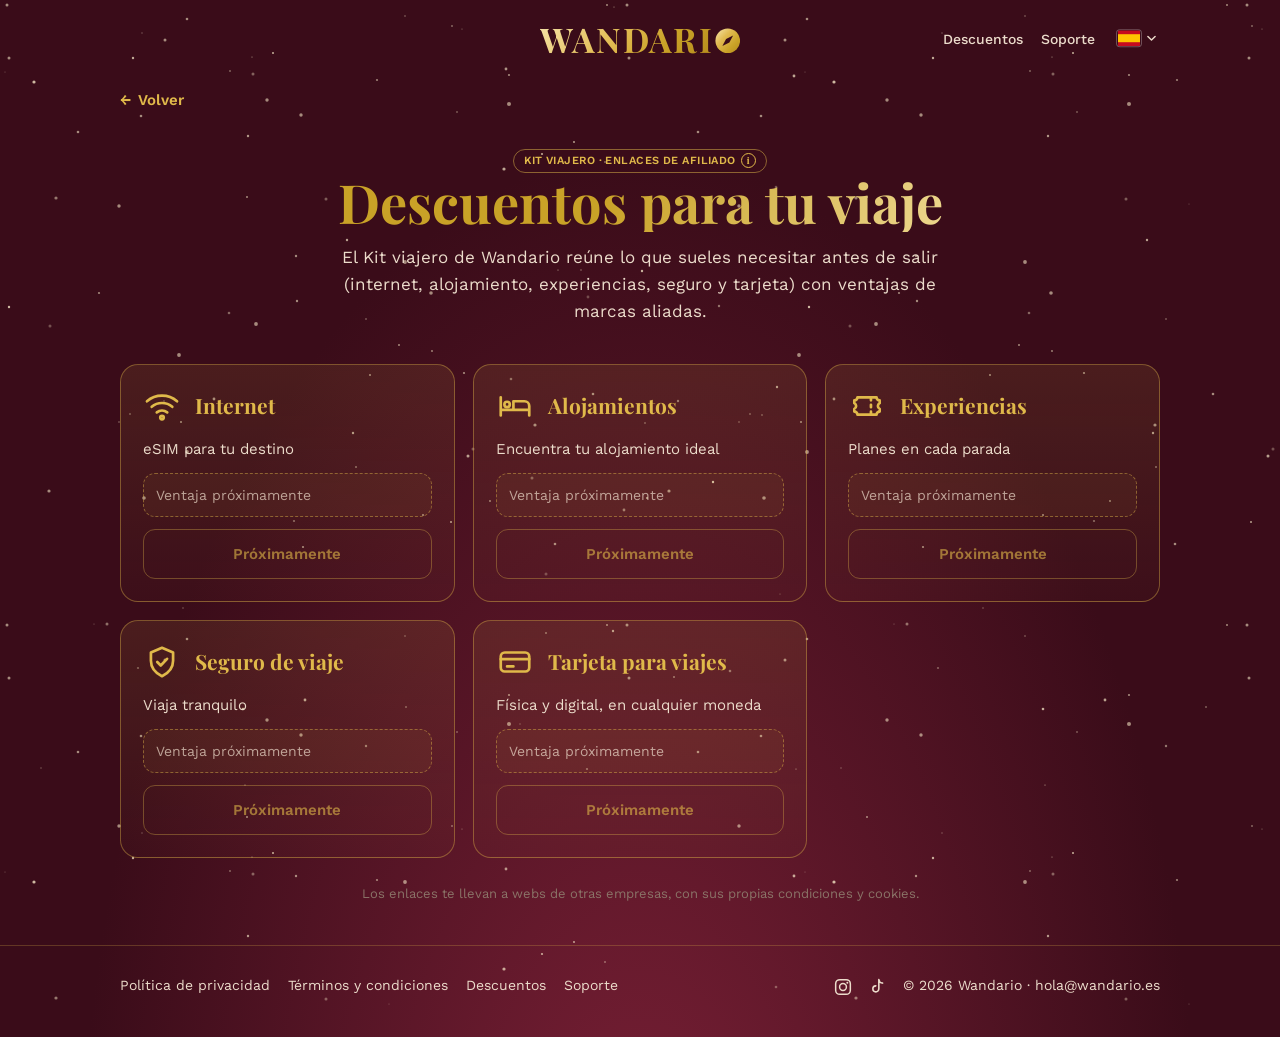
==== commit 99f9970f: "Web movil: al recargar deslizando en el navegador integrado del iPhone, se vigila unos segundos y se" ====
--- a/descuentos/index.html
+++ b/descuentos/index.html
@@ -26,7 +26,7 @@
 <meta property="og:image:height" content="630">
 <meta name="twitter:card" content="summary_large_image">
 <link rel="stylesheet" href="/css/style.css?v=11f3b00a">
-<script>(function(){if('scrollRestoration' in history)history.scrollRestoration='manual';if(location.hash)return;var moved=false;['touchstart','wheel','keydown','mousedown'].forEach(function(e){addEventListener(e,function(){moved=true},{once:true,passive:true})});function top(){if(!moved)window.scrollTo(0,0)}top();addEventListener('load',function(){top();setTimeout(top,80);setTimeout(top,400);if(document.fonts&&document.fonts.ready)document.fonts.ready.then(top)});addEventListener('pageshow',top)})()</script>
+<script>(function(){if('scrollRestoration' in history)history.scrollRestoration='manual';if(location.hash)return;var moved=false,t0=Date.now();['touchstart','wheel','keydown','mousedown'].forEach(function(e){addEventListener(e,function(){moved=true},{once:true,passive:true,capture:true})});function y(){return window.pageYOffset||document.documentElement.scrollTop||0}function top(){if(!moved&&y()>0)window.scrollTo(0,0)}(function loop(){top();if(!moved&&Date.now()-t0<3500)requestAnimationFrame(loop)})();addEventListener('scroll',function(){if(Date.now()-t0<3500)top()},{passive:true});addEventListener('load',top);addEventListener('pageshow',top)})()</script>
 <script>document.documentElement.className+=" js"</script>
 </head>
 <body class="stars">
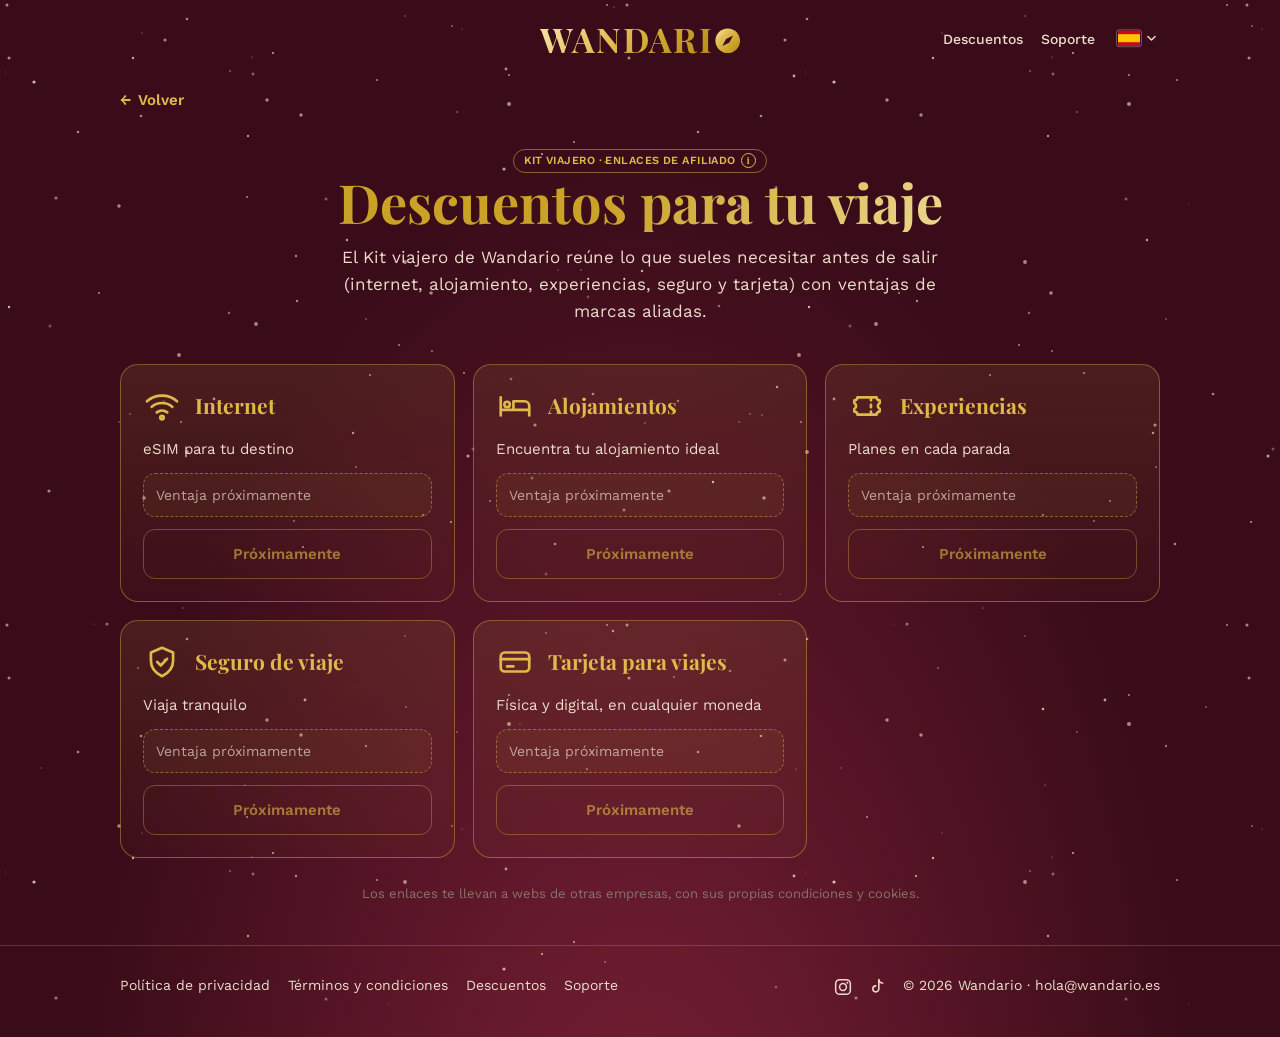
==== commit 99779b37: "Web movil: la pagina se devuelve arriba mientras el navegador la deslice sin que la persona toque (a" ====
--- a/descuentos/index.html
+++ b/descuentos/index.html
@@ -26,7 +26,8 @@
 <meta property="og:image:height" content="630">
 <meta name="twitter:card" content="summary_large_image">
 <link rel="stylesheet" href="/css/style.css?v=11f3b00a">
-<script>(function(){if('scrollRestoration' in history)history.scrollRestoration='manual';if(location.hash)return;var moved=false,t0=Date.now();['touchstart','wheel','keydown','mousedown'].forEach(function(e){addEventListener(e,function(){moved=true},{once:true,passive:true,capture:true})});function y(){return window.pageYOffset||document.documentElement.scrollTop||0}function top(){if(!moved&&y()>0)window.scrollTo(0,0)}(function loop(){top();if(!moved&&Date.now()-t0<3500)requestAnimationFrame(loop)})();addEventListener('scroll',function(){if(Date.now()-t0<3500)top()},{passive:true});addEventListener('load',top);addEventListener('pageshow',top)})()</script>
+<script>(function(){if(/[?&]nofix/.test(location.search))return;if('scrollRestoration' in history)history.scrollRestoration='manual';if(location.hash)return;var S=window.__fix={moved:false,n:0,last:0},t0=Date.now();['touchmove','wheel','keydown','mousedown'].forEach(function(e){addEventListener(e,function(){S.moved=true},{once:true,passive:true,capture:true})});function y(){return window.pageYOffset||document.documentElement.scrollTop||0}function top(){if(!S.moved&&y()>0){window.scrollTo(0,0);S.n++;S.last=Math.round((Date.now()-t0)/100)/10}}top();var iv=setInterval(function(){if(S.moved||Date.now()-t0>60000){clearInterval(iv);return}top()},100);addEventListener('scroll',top,{passive:true});addEventListener('load',top);addEventListener('pageshow',top)})()</script>
+<script>if(/[?&]debug/.test(location.search)){addEventListener('DOMContentLoaded',function(){var b=document.createElement('div');b.style.cssText='position:fixed;left:6px;right:6px;bottom:6px;z-index:99999;background:rgba(0,0,0,.88);color:#9f9;font:11px/1.35 monospace;padding:6px 8px;border-radius:8px;white-space:pre-wrap;pointer-events:none';document.body.appendChild(b);function u(){var v=window.visualViewport||{},br=document.querySelector('.brand'),r=br?br.getBoundingClientRect():{top:-1};b.textContent='scrollY='+Math.round(window.pageYOffset)+'  innerH='+innerHeight+'  docH='+document.documentElement.clientHeight+'\nvv.offTop='+Math.round(v.offsetTop||0)+'  vv.pageTop='+Math.round(v.pageTop||0)+'  vv.h='+Math.round(v.height||0)+'  scale='+(v.scale||1)+'\nlogoTop='+Math.round(r.top)+'  fix='+(/[?&]nofix/.test(location.search)?'APAGADO':'activo m='+(window.__fix?window.__fix.moved:'?')+' n='+(window.__fix?window.__fix.n:'?')+' ult='+(window.__fix?window.__fix.last:'?'))+'  t='+Math.round(performance.now()/1000)+'s'}u();setInterval(u,150);addEventListener('scroll',u,{passive:true})})}</script>
 <script>document.documentElement.className+=" js"</script>
 </head>
 <body class="stars">
